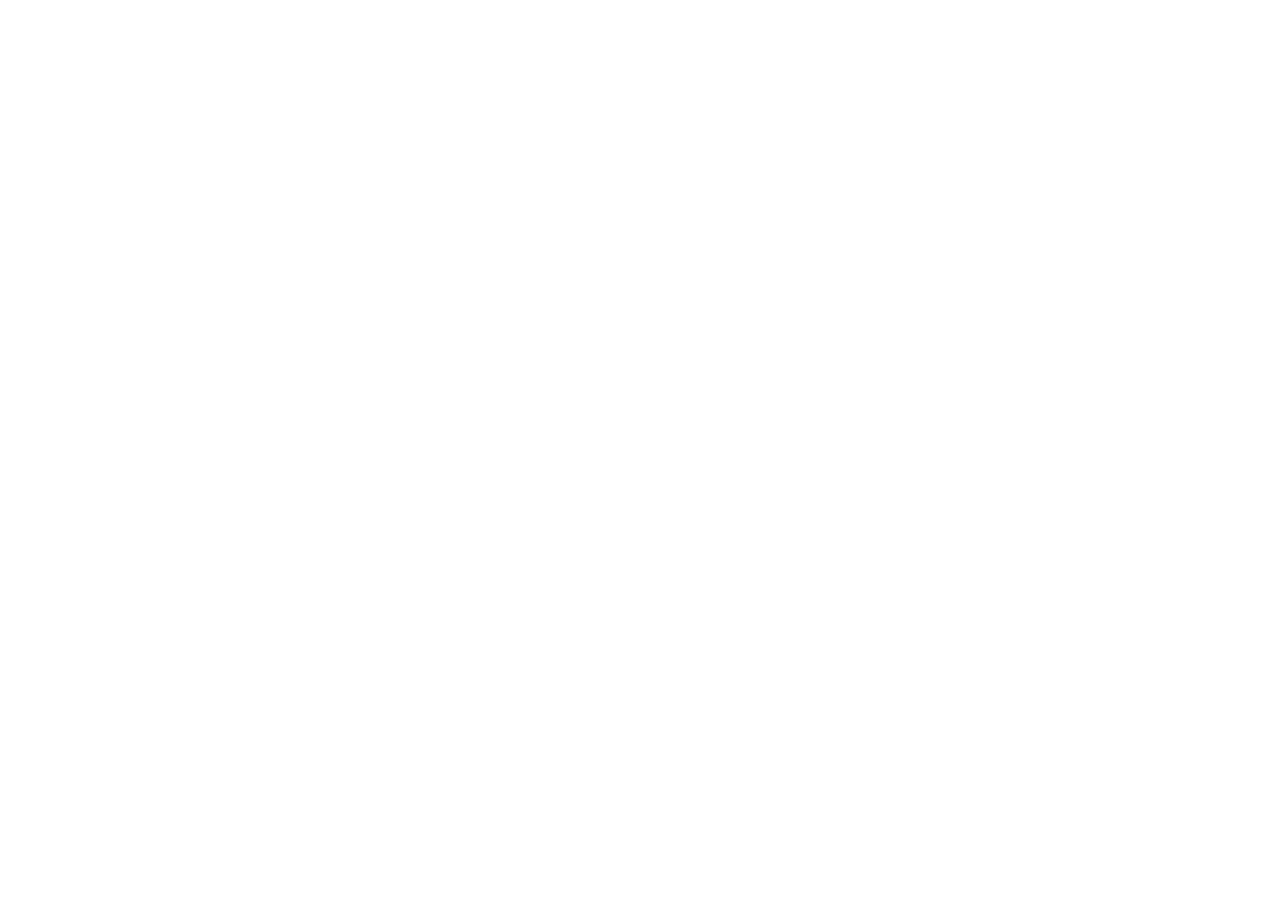
==== index.html @ e593aadc "first commit" ====
<!DOCTYPE html>
<html lang="en">
<head>
    <meta charset="UTF-8">
    <meta http-equiv="X-UA-Compatible" content="IE=edge">
    <meta name="viewport" content="width=device-width, initial-scale=1.0">
    <title>Organizando photos</title>
</head>
<body>

</body>
</html>
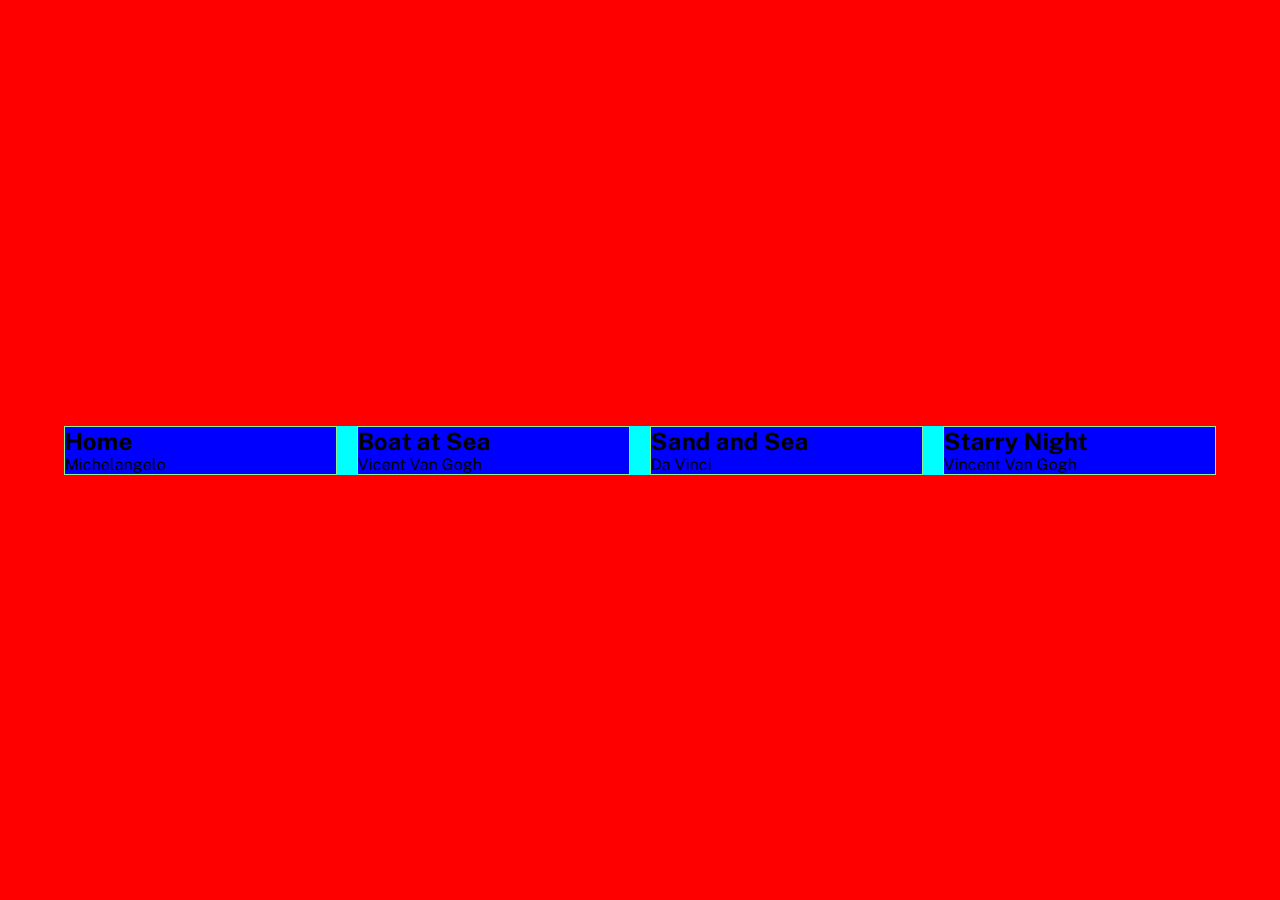
==== commit a855e036: "structure" ====
--- a/index.html
+++ b/index.html
@@ -5,8 +5,39 @@
     <meta http-equiv="X-UA-Compatible" content="IE=edge">
     <meta name="viewport" content="width=device-width, initial-scale=1.0">
     <title>Organizando photos</title>
+
+    <link rel="preconnect" href="https://fonts.googleapis.com">
+    <link rel="preconnect" href="https://fonts.gstatic.com" crossorigin>
+    <link href="https://fonts.googleapis.com/css2?family=Public+Sans:wght@300;700&display=swap" rel="stylesheet">
+
+    <link rel="stylesheet" href="./src/css/reseat.css">
+    <link rel="stylesheet" href="./src/css/variables.css">
+    <link rel="stylesheet" href="./src/css/style.css">
+    <link rel="stylesheet" href="./src/css/responsive.css">
+
 </head>
 <body>
-
+    <main class="container">
+        <section class="centralization">
+            <ul class="images" >
+                <li class="card" >
+                     <h2 class="title" >Home</h2>
+                    <span class="artist" >Michelangelo</span>
+                </li>
+                <li class="card" > 
+                    <h2 class="title" >Boat at Sea</h2>
+                    <span class="artist" >Vicent Van Gogh</span>
+                </li>
+                <li class="card" >
+                     <h2 class="title" >Sand and Sea</h2>
+                    <span class="artist" >Da Vinci</span>
+                </li>
+                <li class="card" >
+                    <h2 class="title" >Starry Night </h2>
+                    <span class="artist" > Vincent Van Gogh</span>
+                </li>
+            </ul>
+        </section>
+    </main>
 </body>
 </html>--- a/src/css/reseat.css
+++ b/src/css/reseat.css
@@ -0,0 +1,8 @@
+*{
+    margin: 0;
+    padding: 0;
+    box-sizing: border-box;
+}
+li{
+    list-style: none;
+}--- a/src/css/variables.css
+++ b/src/css/variables.css
@@ -0,0 +1,7 @@
+:root{
+    --image-width: 335;
+    --image-height: 432; 
+
+    --title-size:  30px;
+    --text-size: 17px;
+}--- a/src/css/style.css
+++ b/src/css/style.css
@@ -0,0 +1,29 @@
+body{
+    font-family: 'Public Sans', sans-serif;
+
+}
+.container{
+    background-color: red;
+    height: 100vh;
+    display: flex;
+    justify-content: center;
+    align-items: center;
+
+}
+.centralization{
+    background-color: aqua;
+    width: 90%;
+}
+.images{
+    display: flex;
+    gap: 20px;
+    justify-content: center;
+
+}
+.card{
+    border: 1px solid lightgreen;
+    background-color: blue;
+    flex-grow: 1;
+    flex-basis: 335px;
+    
+}
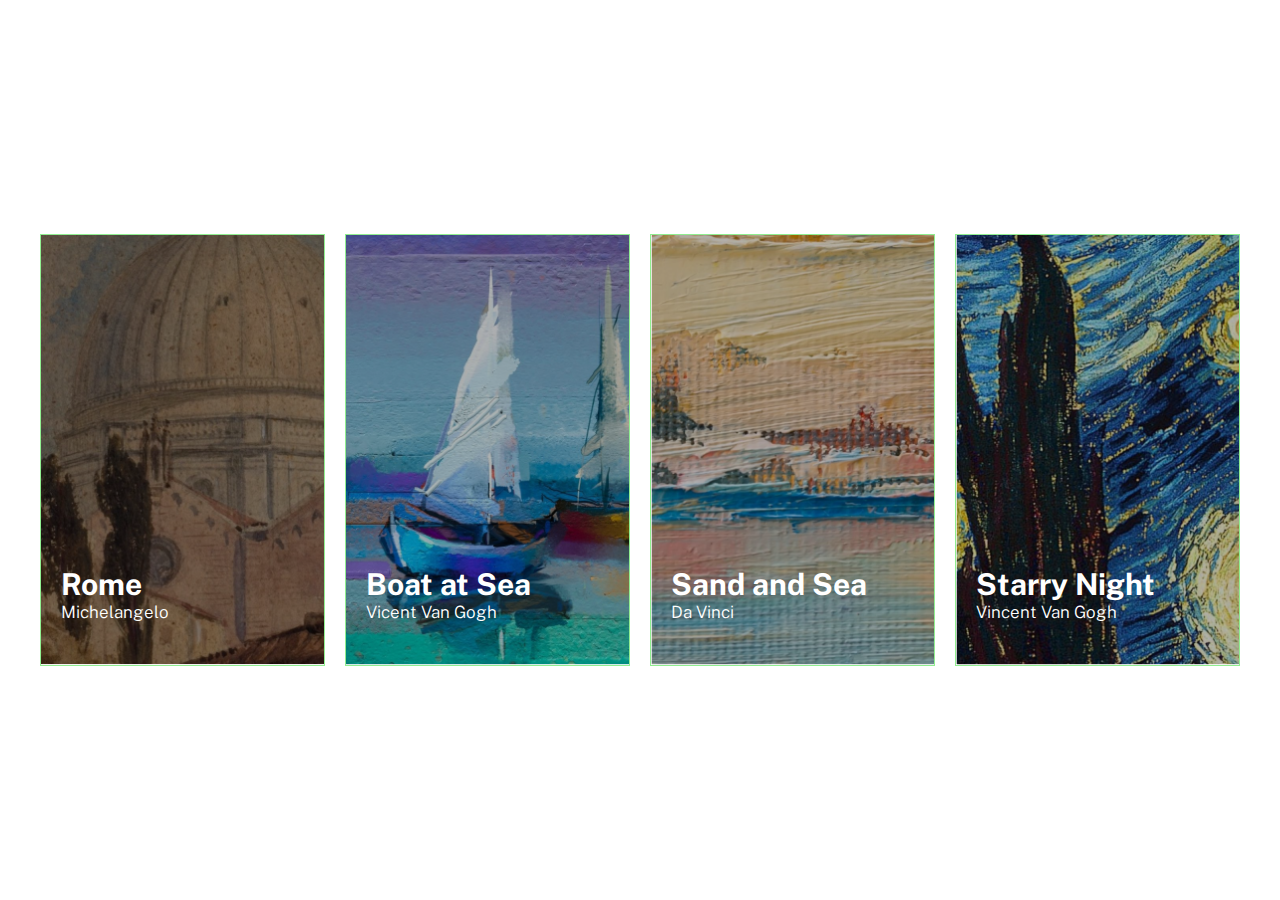
==== commit 2d4e7c19: "adicionando imagens" ====
--- a/index.html
+++ b/index.html
@@ -21,7 +21,7 @@
         <section class="centralization">
             <ul class="images" >
                 <li class="card" >
-                     <h2 class="title" >Home</h2>
+                     <h2 class="title" >Rome</h2>
                     <span class="artist" >Michelangelo</span>
                 </li>
                 <li class="card" > 
--- a/src/css/variables.css
+++ b/src/css/variables.css
@@ -1,6 +1,6 @@
 :root{
-    --image-width: 335;
-    --image-height: 432; 
+    --image-width: 335px;
+    --image-height: 432px; 
 
     --title-size:  30px;
     --text-size: 17px;
--- a/src/css/style.css
+++ b/src/css/style.css
@@ -3,27 +3,62 @@
 
 }
 .container{
-    background-color: red;
+    /* background-color: red; */
     height: 100vh;
     display: flex;
     justify-content: center;
     align-items: center;
+    padding: 20px;
 
 }
 .centralization{
-    background-color: aqua;
-    width: 90%;
+    /* background-color: aqua; */
+    width: 100%;
 }
 .images{
     display: flex;
     gap: 20px;
     justify-content: center;
+    padding: 0px 20px;
 
 }
 .card{
     border: 1px solid lightgreen;
-    background-color: blue;
+    /* background-color: blue; */
     flex-grow: 1;
-    flex-basis: 335px;
+    flex-basis: var(--image-width);
+    min-height: var(--image-height);
+    padding-left: 20px;
+    padding-bottom: 43px;
+    display: flex;
+    flex-direction: column;
+    justify-content: flex-end;
+
+    color: #ffffff;
+    background-size:  cover;
+    background-repeat: no-repeat;
+
     
 }
+.card .title{
+    font-size: var(--title-size);
+    font-weight: 700;
+}
+.card .artist{
+    font-size: var(--text-size);
+    font-weight: 300;
+}
+.card:nth-child(1){
+    background-image: url(../imagens/rome.png);
+    background-size: cover;
+}
+.card:nth-child(2){
+    background-image: url(../imagens/boat.png);
+    
+}
+.card:nth-child(3){
+    background-image: url(../imagens/sand-and-sea.png);
+}
+.card:nth-child(4){
+    background-image: url(../imagens/starry-night.png);
+}--- a/src/css/responsive.css
+++ b/src/css/responsive.css
@@ -0,0 +1,17 @@
+@media(max-width: 992px){
+    .container{
+        height: 100%;
+    }
+    .images{
+        /* flex-direction: row; */
+        flex-wrap: wrap;
+        /* max-width: 335px; */
+    }
+    .card{
+        max-width: 336px;
+    }
+}
+/* @media(max-width: 768px){
+    .card{
+        max-width: 336px;
+    } */